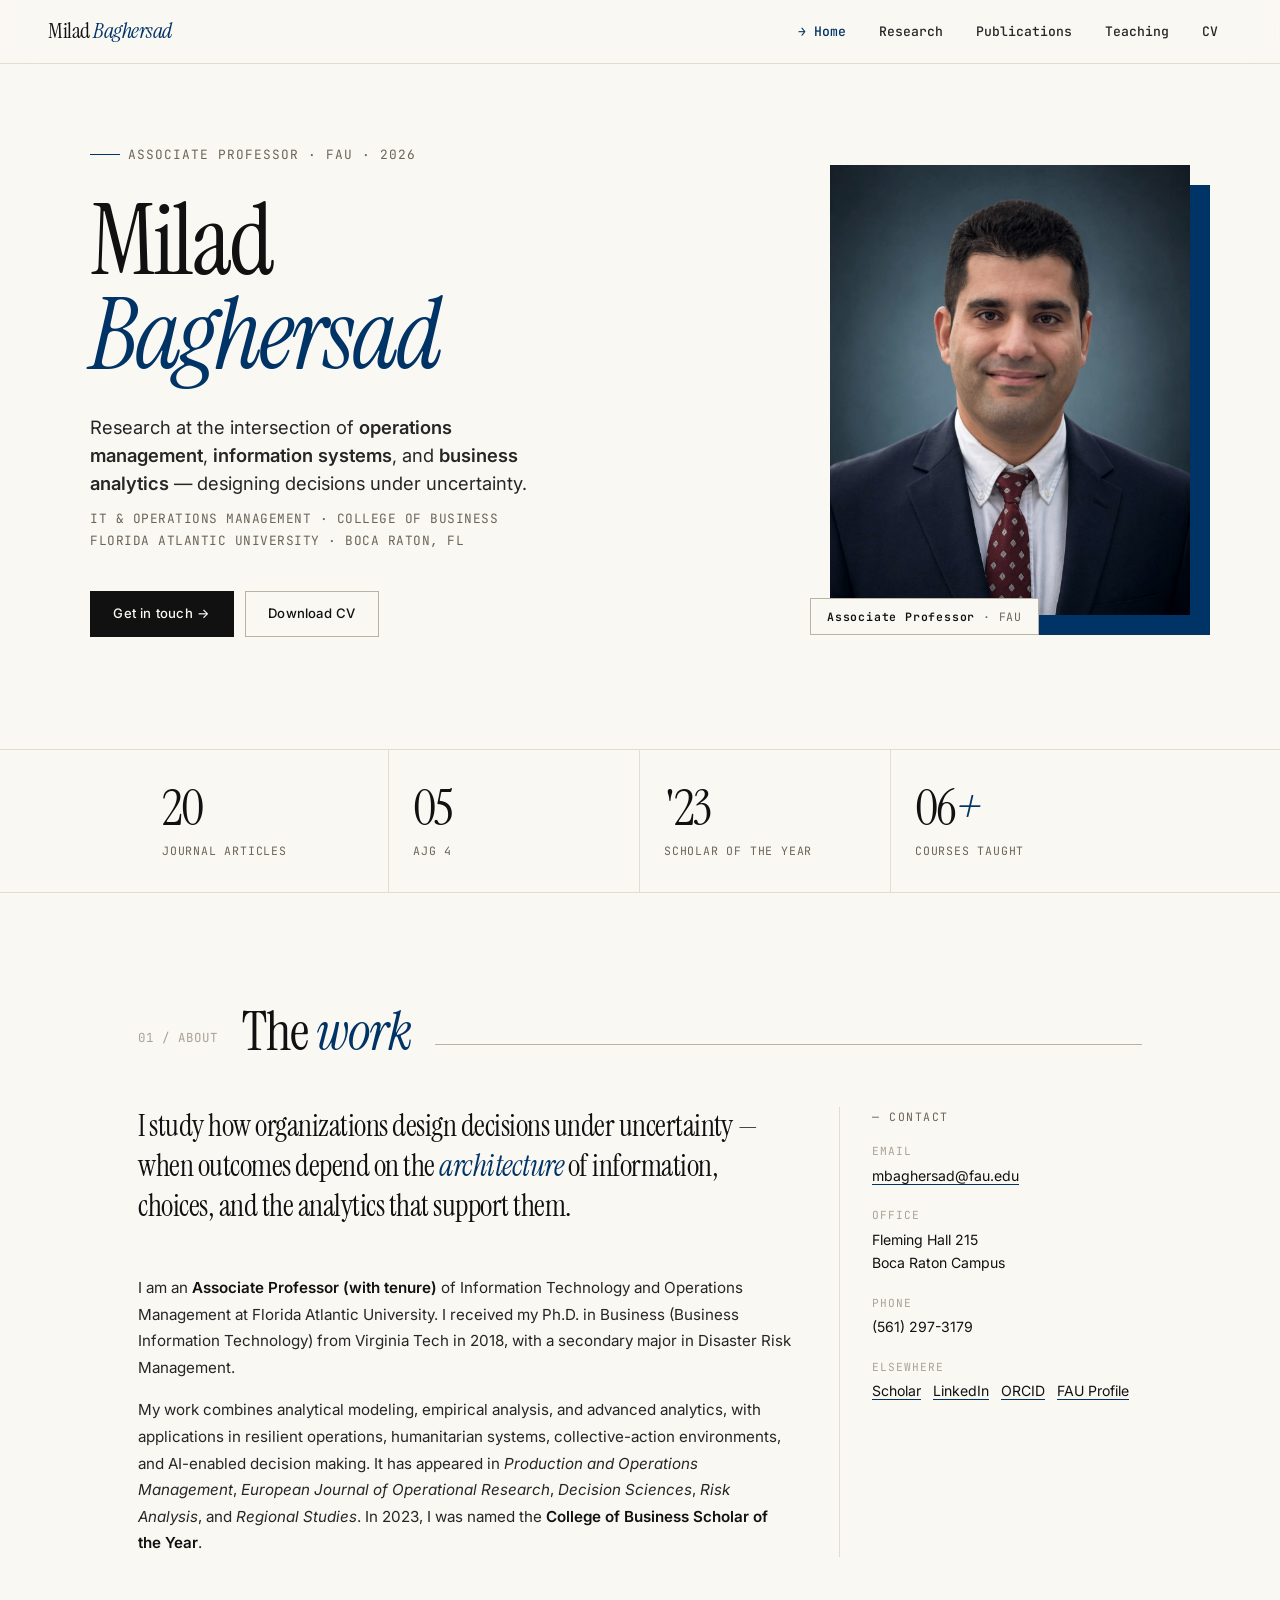
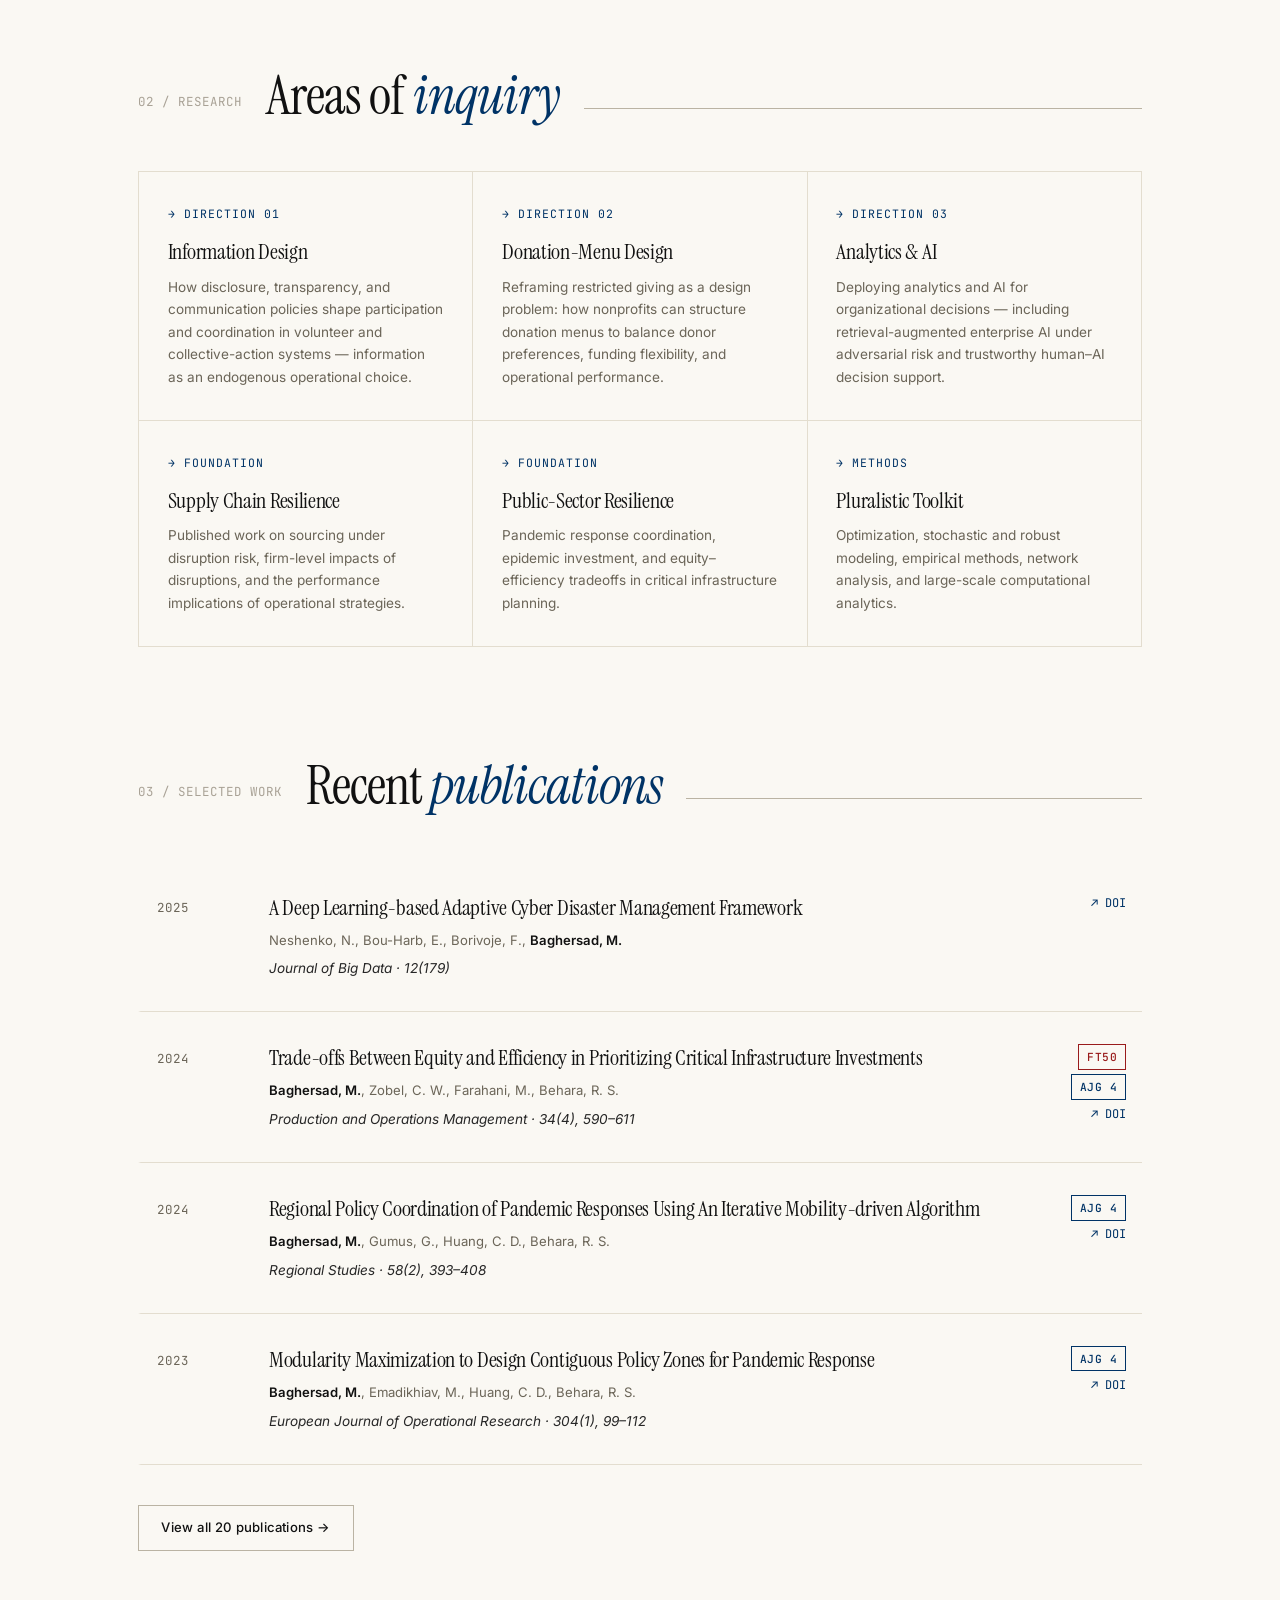
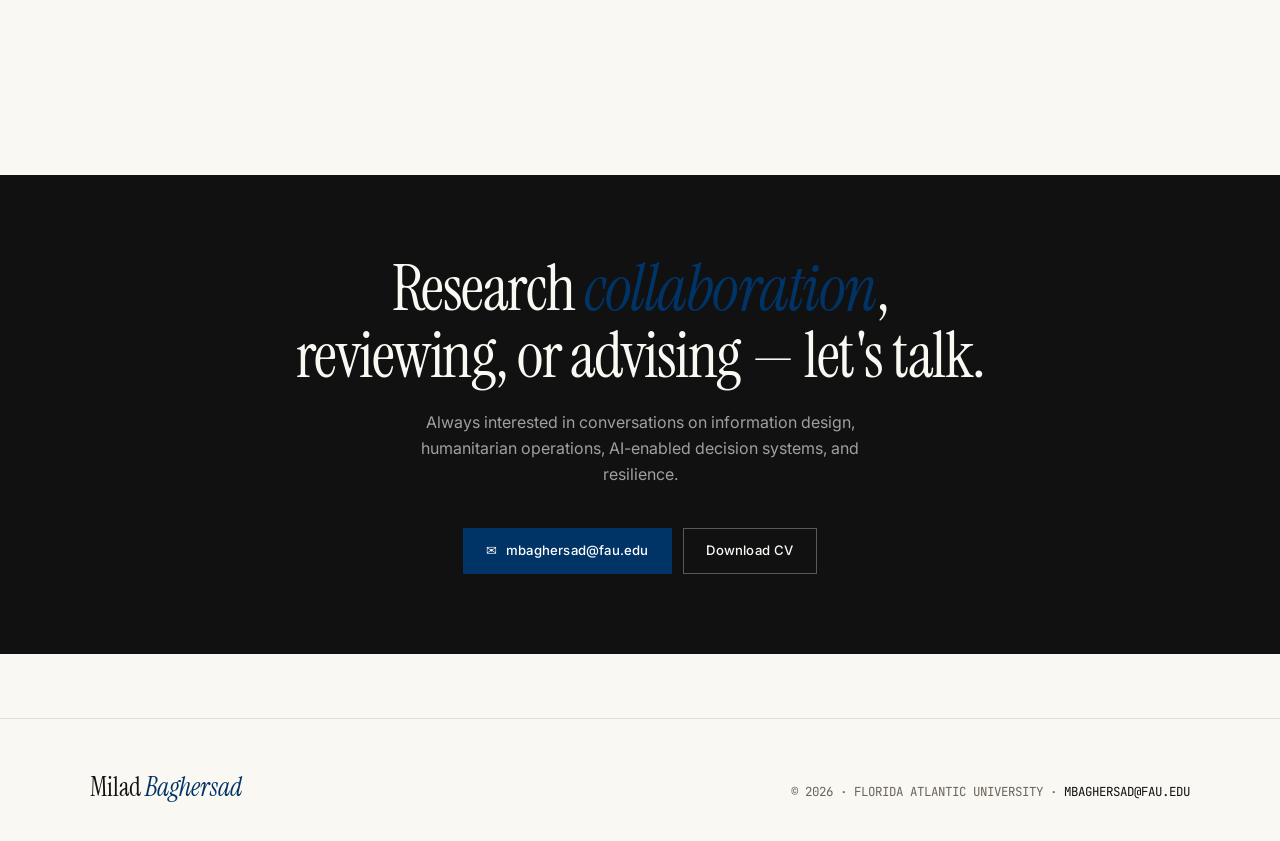
==== index.html @ ed27de3b "Publish website" ====
<!DOCTYPE html>
<html lang="en">
<head>
  <meta charset="UTF-8" />
  <meta name="viewport" content="width=device-width, initial-scale=1.0" />
  <title>Milad Baghersad | Associate Professor at Florida Atlantic University</title>
  <meta name="description" content="Milad Baghersad is an Associate Professor of Information Technology and Operations Management at Florida Atlantic University. His research focuses on operations management, information systems, business analytics, AI, and decision design under uncertainty." />
  <link rel="canonical" href="https://miladbaghersad.github.io/" />
  <meta property="og:title" content="Milad Baghersad | Associate Professor at Florida Atlantic University" />
  <meta property="og:description" content="Academic website of Milad Baghersad, Associate Professor of Information Technology and Operations Management at Florida Atlantic University." />
  <meta property="og:type" content="profile" />
  <meta property="og:url" content="https://miladbaghersad.github.io/" />
  <meta property="og:image" content="https://miladbaghersad.github.io/photo_2026-04-24_08-48-40.jpg" />
  <script type="application/ld+json">
  {
    "@context": "https://schema.org",
    "@type": "Person",
    "name": "Milad Baghersad",
    "url": "https://miladbaghersad.github.io/",
    "image": "https://miladbaghersad.github.io/photo_2026-04-24_08-48-40.jpg",
    "jobTitle": "Associate Professor",
    "affiliation": {
      "@type": "CollegeOrUniversity",
      "name": "Florida Atlantic University",
      "url": "https://www.fau.edu/"
    },
    "worksFor": {
      "@type": "CollegeOrUniversity",
      "name": "Florida Atlantic University",
      "url": "https://www.fau.edu/"
    },
    "alumniOf": {
      "@type": "CollegeOrUniversity",
      "name": "Virginia Tech",
      "url": "https://www.vt.edu/"
    },
    "sameAs": [
      "https://scholar.google.com/citations?user=qv0lAK8AAAAJ&hl=en&oi=ao",
      "https://www.linkedin.com/in/miladbaghersad/",
      "https://orcid.org/0000-0002-2748-9577",
      "https://business.fau.edu/faculty-research/faculty-profiles/profile/mbaghersad.php"
    ],
    "knowsAbout": [
      "Operations Management",
      "Information Systems",
      "Business Analytics",
      "Supply Chain Resilience",
      "Artificial Intelligence",
      "Decision Design Under Uncertainty"
    ]
  }
  </script>
  <link rel="stylesheet" href="style.css" />
  <style>
    /* ─── HERO ─── */
    .hero { padding: 5rem 3rem 7rem; border-bottom: 1px solid var(--line); }
    .hero-grid {
      max-width: 1100px; margin: 0 auto;
      display: grid; grid-template-columns: 1.2fr .8fr;
      gap: 5rem; align-items: center;
    }
    .hero-kicker {
      font-family: 'JetBrains Mono', monospace;
      font-size: .8rem; color: var(--muted); letter-spacing: 1px;
      margin-bottom: 1.8rem; display: flex; align-items: center; gap: .5rem;
    }
    .hero-kicker::before {
      content: ''; display: block; width: 30px; height: 1px; background: var(--accent);
    }
    .hero h1 {
      font-family: 'Instrument Serif', serif;
      font-size: clamp(3.5rem, 8vw, 6.2rem);
      font-weight: 400; line-height: .95;
      letter-spacing: -2.5px;
      color: var(--ink);
    }
    .hero h1 i { color: var(--accent); font-style: italic; }
    .hero-role {
      margin-top: 2rem; font-size: 1.15rem; color: var(--ink-soft);
      line-height: 1.5; max-width: 480px;
    }
    .hero-role strong { font-weight: 600; }
    .hero-affil {
      margin-top: .7rem; font-family: 'JetBrains Mono', monospace;
      font-size: .8rem; color: var(--muted); letter-spacing: .5px;
    }
    .hero-actions {
      margin-top: 2.5rem; display: flex; flex-wrap: wrap; gap: .7rem;
    }

    /* Photo */
    .hero-photo-wrap {
      position: relative; width: 100%; aspect-ratio: 4/5;
      max-width: 360px; margin-left: auto;
    }
    .hero-photo-block {
      position: absolute; top: 20px; right: -20px;
      width: 100%; height: 100%; background: var(--accent);
      z-index: 0;
    }
    .hero-photo {
      position: relative; z-index: 1;
      width: 100%; height: 100%; object-fit: cover;
      display: block;
      filter: grayscale(.1) contrast(1.02);
    }
    .hero-photo-label {
      position: absolute; bottom: -20px; left: -20px; z-index: 2;
      background: var(--bg); border: 1px solid var(--line-dk);
      padding: .5rem 1rem;
      font-family: 'JetBrains Mono', monospace;
      font-size: .72rem; color: var(--muted); letter-spacing: .8px;
    }
    .hero-photo-label strong { color: var(--ink); font-weight: 600; }

    /* ─── STATS STRIP ─── */
    .stats-strip {
      border-bottom: 1px solid var(--line);
      background: var(--bg);
    }
    .stats-inner {
      max-width: 1100px; margin: 0 auto;
      display: grid; grid-template-columns: repeat(4, 1fr);
      padding: 0 3rem;
    }
    .stat-cell {
      padding: 2rem 1.5rem; border-right: 1px solid var(--line);
    }
    .stat-cell:last-child { border-right: none; }
    .stat-num {
      font-family: 'Instrument Serif', serif;
      font-size: 3.2rem; font-weight: 400;
      color: var(--ink); line-height: 1; letter-spacing: -2px;
    }
    .stat-num i { color: var(--accent); }
    .stat-label {
      font-family: 'JetBrains Mono', monospace;
      font-size: .72rem; color: var(--muted);
      margin-top: .5rem; letter-spacing: .8px;
    }

    /* ─── ABOUT ─── */
    .about-grid {
      display: grid; grid-template-columns: 1fr 1fr 1fr;
      gap: 3rem;
    }
    .about-lead {
      grid-column: 1 / 3;
      font-family: 'Instrument Serif', serif;
      font-size: 1.85rem; line-height: 1.35;
      color: var(--ink); letter-spacing: -.5px;
    }
    .about-lead i { color: var(--accent); }
    .about-body {
      font-size: .95rem; color: var(--ink-soft);
      line-height: 1.75; grid-column: 1 / 3;
    }
    .about-body p { margin-bottom: 1rem; }
    .about-body p:last-child { margin-bottom: 0; }
    .about-body strong { font-weight: 600; color: var(--ink); }

    .contact-block {
      grid-column: 3 / 4; grid-row: 1 / 3;
      border-left: 1px solid var(--line);
      padding-left: 2rem;
    }
    .contact-label {
      font-family: 'JetBrains Mono', monospace;
      font-size: .72rem; color: var(--muted); letter-spacing: 1.5px;
      margin-bottom: 1rem;
    }
    .contact-row { margin-bottom: 1.2rem; }
    .contact-row-label {
      font-family: 'JetBrains Mono', monospace;
      font-size: .7rem; color: var(--faint); letter-spacing: 1px;
      margin-bottom: .2rem;
    }
    .contact-row-val { font-size: .88rem; color: var(--ink); }
    .contact-row-val a { color: var(--ink); text-decoration: none; border-bottom: 1px solid var(--accent); }
    .contact-row-val a:hover { color: var(--accent); }

    /* ─── RESEARCH PREVIEW ─── */
    .interests-grid {
      display: grid; grid-template-columns: repeat(3, 1fr);
      gap: 1px; background: var(--line);
      border: 1px solid var(--line);
    }
    .interest-cell {
      background: var(--bg); padding: 2rem 1.8rem;
      transition: background .2s;
    }
    .interest-cell:hover { background: var(--accent-tint); }
    .interest-num {
      font-family: 'JetBrains Mono', monospace;
      font-size: .72rem; color: var(--accent); letter-spacing: 1px;
      margin-bottom: 1rem;
    }
    .interest-cell h3 {
      font-family: 'Instrument Serif', serif;
      font-size: 1.4rem; font-weight: 400;
      color: var(--ink); letter-spacing: -.3px;
      margin-bottom: .6rem; line-height: 1.2;
    }
    .interest-cell p {
      font-size: .85rem; color: var(--muted);
      line-height: 1.65;
    }

    /* ─── RECENT PUBS ─── */
    .pub-row {
      display: grid; grid-template-columns: 80px 1fr auto;
      gap: 2rem; padding: 2rem 1rem;
      border-bottom: 1px solid var(--line);
      border-left: 3px solid transparent;
      align-items: start; transition: background .2s, border-color .2s;
    }
    .pub-row:hover { background: rgba(0,51,102,.035); border-left-color: var(--accent); }
    .pub-row:first-child { border-top: 1px solid var(--line); }
    .pub-year {
      font-family: 'JetBrains Mono', monospace;
      font-size: .78rem; color: var(--muted); letter-spacing: 1px;
      padding-top: .3rem;
    }
    .pub-title {
      font-family: 'Instrument Serif', serif;
      font-size: 1.35rem; font-weight: 400; line-height: 1.3;
      color: var(--ink); letter-spacing: -.3px;
    }
    .pub-authors {
      font-size: .82rem; color: var(--muted);
      margin-top: .5rem; line-height: 1.6;
    }
    .pub-authors strong { color: var(--ink); font-weight: 600; }
    .pub-venue {
      font-size: .85rem; color: var(--ink-soft);
      margin-top: .4rem; font-style: italic;
    }
    .pub-badges {
      display: flex; flex-direction: column; gap: .3rem;
      align-items: flex-end;
    }

    /* ─── CTA ─── */
    .cta-block {
      background: var(--ink); color: var(--bg);
      padding: 5rem 3rem; margin-top: 7rem;
      text-align: center;
    }
    .cta-block h2 {
      font-family: 'Instrument Serif', serif;
      font-size: clamp(2.5rem, 5vw, 4rem);
      font-weight: 400; letter-spacing: -1.5px;
      line-height: 1.05; max-width: 700px; margin: 0 auto;
    }
    .cta-block h2 i { color: var(--accent); font-style: italic; }
    .cta-block p {
      font-size: 1rem; color: rgba(255,255,255,.6);
      margin-top: 1.2rem; max-width: 500px;
      margin-left: auto; margin-right: auto;
    }
    .cta-actions {
      margin-top: 2.5rem; display: flex; justify-content: center; gap: .7rem; flex-wrap: wrap;
    }
    .cta-block .btn-outline { color: var(--bg); border-color: rgba(255,255,255,.3); }
    .cta-block .btn-outline:hover { background: var(--bg); color: var(--ink); }

    /* ─── RESPONSIVE ─── */
    @media (max-width: 900px) {
      .hero { padding: 3rem 1.2rem 5rem; }
      .hero-grid { grid-template-columns: 1fr; gap: 3rem; }
      .hero-photo-wrap { max-width: 280px; margin: 0; }
      .stats-inner { grid-template-columns: 1fr 1fr; padding: 0 1.2rem; }
      .stat-cell:nth-child(2) { border-right: none; }
      .stat-cell:nth-child(1), .stat-cell:nth-child(2) { border-bottom: 1px solid var(--line); }
      .about-grid { grid-template-columns: 1fr; gap: 2rem; }
      .about-lead, .about-body { grid-column: 1; }
      .contact-block { grid-column: 1; grid-row: auto; border-left: none; padding-left: 0; border-top: 1px solid var(--line); padding-top: 2rem; }
      .interests-grid { grid-template-columns: 1fr; }
      .pub-row { grid-template-columns: 1fr; gap: .5rem; }
      .pub-badges { flex-direction: row; align-items: flex-start; }
      .cta-block { padding: 4rem 1.5rem; margin-top: 5rem; }
    }
  </style>
</head>
<body>

<nav>
  <a class="nav-brand" href="index.html">Milad <i>Baghersad</i></a>
  <input class="nav-toggle" type="checkbox" id="nav-toggle-home" aria-label="Toggle navigation" />
  <label class="nav-menu-toggle" for="nav-toggle-home" aria-hidden="true">
    <span></span><span></span><span></span>
  </label>
  <div class="nav-links">
    <a href="index.html" class="active">Home</a>
    <a href="research.html">Research</a>
    <a href="publications.html">Publications</a>
    <a href="teaching.html">Teaching</a>
    <a href="cv.html">CV</a>
  </div>
</nav>

<!-- HERO -->
<header class="hero">
  <div class="hero-grid">
    <div>
      <div class="hero-kicker">ASSOCIATE PROFESSOR · FAU · 2026</div>
      <h1>Milad<br/><i>Baghersad</i></h1>
      <p class="hero-role">
        Research at the intersection of <strong>operations management</strong>, <strong>information systems</strong>, and <strong>business analytics</strong> — designing decisions under uncertainty.
      </p>
      <div class="hero-affil">
        IT &amp; OPERATIONS MANAGEMENT · COLLEGE OF BUSINESS<br/>
        FLORIDA ATLANTIC UNIVERSITY · BOCA RATON, FL
      </div>
      <div class="hero-actions">
        <a href="mailto:mbaghersad@fau.edu" class="btn btn-primary">Get in touch →</a>
        <a href="CV_of_Milad_Baghersad_2026.pdf" target="_blank" class="btn btn-outline">Download CV</a>
      </div>
    </div>
    <div class="hero-photo-wrap">
      <div class="hero-photo-block"></div>
      <img src="photo_2026-04-24_08-48-40.jpg" alt="Milad Baghersad" class="hero-photo" />
      <div class="hero-photo-label"><strong>Associate Professor</strong> · FAU</div>
    </div>
  </div>
</header>

<!-- STATS -->
<div class="stats-strip">
  <div class="stats-inner">
    <div class="stat-cell">
      <div class="stat-num">20</div>
      <div class="stat-label">JOURNAL ARTICLES</div>
    </div>
    <div class="stat-cell">
      <div class="stat-num">05</div>
      <div class="stat-label">AJG 4</div>
    </div>
    <div class="stat-cell">
      <div class="stat-num">'23</div>
      <div class="stat-label">SCHOLAR OF THE YEAR</div>
    </div>
    <div class="stat-cell">
      <div class="stat-num">06<i>+</i></div>
      <div class="stat-label">COURSES TAUGHT</div>
    </div>
  </div>
</div>

<div class="page">

  <!-- ABOUT -->
  <section id="about">
    <div class="sec-marker">
      <span class="sec-num">01 / ABOUT</span>
      <div class="sec-title"><h2>The <i>work</i></h2></div>
      <div class="sec-line"></div>
    </div>

    <div class="about-grid">
      <p class="about-lead">
        I study how organizations design decisions under uncertainty — when outcomes depend on the <i>architecture</i> of information, choices, and the analytics that support them.
      </p>
      <div class="about-body">
        <p>I am an <strong>Associate Professor (with tenure)</strong> of Information Technology and Operations Management at Florida Atlantic University. I received my Ph.D. in Business (Business Information Technology) from Virginia Tech in 2018, with a secondary major in Disaster Risk Management.</p>
        <p>My work combines analytical modeling, empirical analysis, and advanced analytics, with applications in resilient operations, humanitarian systems, collective-action environments, and AI-enabled decision making. It has appeared in <em>Production and Operations Management</em>, <em>European Journal of Operational Research</em>, <em>Decision Sciences</em>, <em>Risk Analysis</em>, and <em>Regional Studies</em>. In 2023, I was named the <strong>College of Business Scholar of the Year</strong>.</p>
      </div>

      <div class="contact-block">
        <div class="contact-label">— CONTACT</div>
        <div class="contact-row">
          <div class="contact-row-label">EMAIL</div>
          <div class="contact-row-val"><a href="mailto:mbaghersad@fau.edu">mbaghersad@fau.edu</a></div>
        </div>
        <div class="contact-row">
          <div class="contact-row-label">OFFICE</div>
          <div class="contact-row-val">Fleming Hall 215<br/>Boca Raton Campus</div>
        </div>
        <div class="contact-row">
          <div class="contact-row-label">PHONE</div>
          <div class="contact-row-val">(561) 297-3179</div>
        </div>
        <div class="contact-row">
          <div class="contact-row-label">ELSEWHERE</div>
          <div class="contact-row-val">
            <a href="https://scholar.google.com/citations?user=qv0lAK8AAAAJ&hl=en&oi=ao" target="_blank">Scholar</a> &nbsp;
            <a href="https://www.linkedin.com/in/miladbaghersad/" target="_blank">LinkedIn</a> &nbsp;
            <a href="https://orcid.org/0000-0002-2748-9577" target="_blank">ORCID</a> &nbsp;
            <a href="https://business.fau.edu/faculty-research/faculty-profiles/profile/mbaghersad.php" target="_blank">FAU Profile</a>
          </div>
        </div>
      </div>
    </div>
  </section>

  <!-- RESEARCH -->
  <section id="research-preview">
    <div class="sec-marker">
      <span class="sec-num">02 / RESEARCH</span>
      <div class="sec-title"><h2>Areas of <i>inquiry</i></h2></div>
      <div class="sec-line"></div>
    </div>

    <div class="interests-grid" style="grid-template-columns: repeat(3, 1fr);">
      <div class="interest-cell">
        <div class="interest-num">→ DIRECTION 01</div>
        <h3>Information Design</h3>
        <p>How disclosure, transparency, and communication policies shape participation and coordination in volunteer and collective-action systems — information as an endogenous operational choice.</p>
      </div>
      <div class="interest-cell">
        <div class="interest-num">→ DIRECTION 02</div>
        <h3>Donation-Menu Design</h3>
        <p>Reframing restricted giving as a design problem: how nonprofits can structure donation menus to balance donor preferences, funding flexibility, and operational performance.</p>
      </div>
      <div class="interest-cell">
        <div class="interest-num">→ DIRECTION 03</div>
        <h3>Analytics &amp; AI</h3>
        <p>Deploying analytics and AI for organizational decisions — including retrieval-augmented enterprise AI under adversarial risk and trustworthy human–AI decision support.</p>
      </div>
      <div class="interest-cell">
        <div class="interest-num">→ FOUNDATION</div>
        <h3>Supply Chain Resilience</h3>
        <p>Published work on sourcing under disruption risk, firm-level impacts of disruptions, and the performance implications of operational strategies.</p>
      </div>
      <div class="interest-cell">
        <div class="interest-num">→ FOUNDATION</div>
        <h3>Public-Sector Resilience</h3>
        <p>Pandemic response coordination, epidemic investment, and equity–efficiency tradeoffs in critical infrastructure planning.</p>
      </div>
      <div class="interest-cell">
        <div class="interest-num">→ METHODS</div>
        <h3>Pluralistic Toolkit</h3>
        <p>Optimization, stochastic and robust modeling, empirical methods, network analysis, and large-scale computational analytics.</p>
      </div>
    </div>
  </section>

  <!-- SELECTED PUBS -->
  <section id="selected">
    <div class="sec-marker">
      <span class="sec-num">03 / SELECTED WORK</span>
      <div class="sec-title"><h2>Recent <i>publications</i></h2></div>
      <div class="sec-line"></div>
    </div>

    <div class="pub-row">
      <div class="pub-year">2025</div>
      <div>
        <div class="pub-title">A Deep Learning-based Adaptive Cyber Disaster Management Framework</div>
        <div class="pub-authors">Neshenko, N., Bou-Harb, E., Borivoje, F., <strong>Baghersad, M.</strong></div>
        <div class="pub-venue">Journal of Big Data · 12(179)</div>
      </div>
      <div class="pub-badges">
        <a class="doi" href="https://doi.org/10.1186/s40537-025-01241-3" target="_blank">↗ DOI</a>
      </div>
    </div>

    <div class="pub-row">
      <div class="pub-year">2024</div>
      <div>
        <div class="pub-title">Trade-offs Between Equity and Efficiency in Prioritizing Critical Infrastructure Investments</div>
        <div class="pub-authors"><strong>Baghersad, M.</strong>, Zobel, C. W., Farahani, M., Behara, R. S.</div>
        <div class="pub-venue">Production and Operations Management · 34(4), 590–611</div>
      </div>
      <div class="pub-badges">
        <span class="badge badge-ft50">FT50</span>
        <span class="badge badge-ajg">AJG 4</span>
        <a class="doi" href="https://doi.org/10.1177/10591478241243387" target="_blank">↗ DOI</a>
      </div>
    </div>

    <div class="pub-row">
      <div class="pub-year">2024</div>
      <div>
        <div class="pub-title">Regional Policy Coordination of Pandemic Responses Using An Iterative Mobility-driven Algorithm</div>
        <div class="pub-authors"><strong>Baghersad, M.</strong>, Gumus, G., Huang, C. D., Behara, R. S.</div>
        <div class="pub-venue">Regional Studies · 58(2), 393–408</div>
      </div>
      <div class="pub-badges">
        <span class="badge badge-ajg">AJG 4</span>
        <a class="doi" href="https://doi.org/10.1080/00343404.2023.2220749" target="_blank">↗ DOI</a>
      </div>
    </div>

    <div class="pub-row">
      <div class="pub-year">2023</div>
      <div>
        <div class="pub-title">Modularity Maximization to Design Contiguous Policy Zones for Pandemic Response</div>
        <div class="pub-authors"><strong>Baghersad, M.</strong>, Emadikhiav, M., Huang, C. D., Behara, R. S.</div>
        <div class="pub-venue">European Journal of Operational Research · 304(1), 99–112</div>
      </div>
      <div class="pub-badges">
        <span class="badge badge-ajg">AJG 4</span>
        <a class="doi" href="https://doi.org/10.1016/j.ejor.2022.01.012" target="_blank">↗ DOI</a>
      </div>
    </div>

    <div style="margin-top: 2.5rem;">
      <a href="publications.html" class="btn btn-outline">View all 20 publications →</a>
    </div>
  </section>

</div>

<!-- CTA -->
<div class="cta-block">
  <h2>Research <i>collaboration</i>, reviewing, or advising — let's talk.</h2>
  <p>Always interested in conversations on information design, humanitarian operations, AI-enabled decision systems, and resilience.</p>
  <div class="cta-actions">
    <a href="mailto:mbaghersad@fau.edu" class="btn btn-accent">✉ &nbsp;mbaghersad@fau.edu</a>
    <a href="CV_of_Milad_Baghersad_2026.pdf" target="_blank" class="btn btn-outline">Download CV</a>
  </div>
</div>

<footer>
  <div class="footer-inner">
    <div class="footer-name">Milad <i>Baghersad</i></div>
    <div class="footer-meta">
      © 2026 · FLORIDA ATLANTIC UNIVERSITY ·
      <a href="mailto:mbaghersad@fau.edu">MBAGHERSAD@FAU.EDU</a>
    </div>
  </div>
</footer>

</body>
</html>
---- style.css ----
@import url('https://fonts.googleapis.com/css2?family=Instrument+Serif:ital@0;1&family=Inter:wght@300;400;500;600;700&family=JetBrains+Mono:wght@400;500&display=swap');

:root {
  --bg:        #faf8f3;
  --bg-alt:    #f2ede1;
  --surface:   #ffffff;
  --ink:       #111111;
  --ink-soft:  #262626;
  --muted:     #6b6558;
  --faint:     #a9a296;
  --line:      #e3ddcf;
  --line-dk:   #bab3a3;
  /*--accent:    #7a1d2e;*/
  --accent:    #003366;
  --accent-soft: #e8c4cc;
  --accent-tint: #faf1f2;
  --green:     #166534;
  --red:       #991b1b;
  --gold:      #a16207;
}

*, *::before, *::after { box-sizing: border-box; margin: 0; padding: 0; }
html { scroll-behavior: smooth; -webkit-font-smoothing: antialiased; }

body {
  font-family: 'Inter', sans-serif;
  background: var(--bg);
  color: var(--ink);
  line-height: 1.65;
  font-size: 15px;
  font-weight: 400;
}

/* ─────── TYPOGRAPHY ─────── */
.serif { font-family: 'Instrument Serif', serif; font-weight: 400; letter-spacing: -.5px; }
.mono  { font-family: 'JetBrains Mono', monospace; }

h1, h2, h3, h4 { letter-spacing: -.3px; line-height: 1.2; }

/* ─────── NAV ─────── */
nav {
  position: sticky; top: 0; z-index: 200;
  background: rgba(250,248,243,.88);
  backdrop-filter: blur(16px);
  border-bottom: 1px solid var(--line);
  display: flex; align-items: center; justify-content: space-between;
  padding: 0 3rem; height: 64px;
}
.nav-toggle { position: absolute; opacity: 0; pointer-events: none; }
.nav-brand {
  font-family: 'Instrument Serif', serif; font-size: 1.4rem;
  color: var(--ink); text-decoration: none;
  letter-spacing: -.5px;
}
.nav-brand i { font-style: italic; color: var(--accent); }
.nav-links { display: flex; gap: .25rem; }
.nav-links a {
  color: var(--ink-soft); text-decoration: none;
  font-size: .82rem; font-weight: 500; padding: .5rem .9rem;
  border-radius: 4px; transition: color .15s, background .15s;
  font-family: 'JetBrains Mono', monospace; letter-spacing: 0;
}
.nav-links a:hover { color: var(--accent); }
.nav-links a.active { color: var(--accent); font-weight: 500; }
.nav-links a.active::before { content: '→ '; }

/* ─────── PAGE ─────── */
.nav-menu-toggle {
  display: none;
  width: 40px; height: 40px;
  border: 1px solid var(--line-dk);
  background: transparent;
  align-items: center; justify-content: center;
  flex-direction: column; gap: 5px;
  cursor: pointer;
}
.nav-menu-toggle span {
  display: block; width: 18px; height: 1px;
  background: var(--ink);
  transition: transform .18s, opacity .18s;
}
.nav-toggle:focus-visible + .nav-menu-toggle {
  outline: 2px solid var(--accent);
  outline-offset: 3px;
}

.page { max-width: 1100px; margin: 0 auto; padding: 0 3rem 7rem; }

.page-hero { padding: 5rem 3rem 5rem; border-bottom: 1px solid var(--line); }
.page-hero-inner { max-width: 1100px; margin: 0 auto; }
.ph-kicker {
  font-family: 'JetBrains Mono', monospace;
  font-size: .78rem; color: var(--muted); letter-spacing: 1.5px;
  margin-bottom: 1.5rem;
}
.page-hero h1 {
  font-family: 'Instrument Serif', serif;
  font-size: clamp(3rem, 7vw, 5.5rem); font-weight: 400;
  line-height: 1; letter-spacing: -2px;
}
.page-hero h1 i { color: var(--accent); }
.page-hero p {
  margin-top: 1.5rem; font-size: 1.15rem;
  color: var(--ink-soft); max-width: 680px; line-height: 1.6;
}

/* ─────── SECTION ─────── */
section { padding-top: 7rem; scroll-margin-top: 80px; }

.sec-marker {
  display: flex; align-items: center; gap: 1.5rem;
  margin-bottom: 3rem;
}
.sec-num {
  font-family: 'JetBrains Mono', monospace;
  font-size: .78rem; color: var(--faint); letter-spacing: 1px;
  padding-top: .8rem;
}
.sec-title h2 {
  font-family: 'Instrument Serif', serif;
  font-size: clamp(2.4rem, 4.5vw, 3.4rem);
  font-weight: 400; line-height: 1; letter-spacing: -1px;
}
.sec-title h2 i { color: var(--accent); font-weight: 400; }
.sec-sub {
  font-size: .95rem; color: var(--muted);
  margin-top: .7rem; max-width: 560px;
  line-height: 1.7;
}

.sec-line {
  flex: 1; height: 1px; background: var(--line-dk); margin-top: 1.5rem;
}

/* ─────── BUTTONS ─────── */
.btn {
  display: inline-flex; align-items: center; gap: .5rem;
  font-family: 'Inter', sans-serif;
  font-size: .82rem; font-weight: 500;
  padding: .7rem 1.4rem; border-radius: 0;
  text-decoration: none; cursor: pointer; border: none;
  transition: all .2s; letter-spacing: .2px;
}
.btn-primary {
  background: var(--ink); color: var(--bg);
  border: 1px solid var(--ink);
}
.btn-primary:hover { background: var(--accent); border-color: var(--accent); }
.btn-outline {
  background: transparent; color: var(--ink);
  border: 1px solid var(--line-dk);
}
.btn-outline:hover { border-color: var(--ink); background: var(--ink); color: var(--bg); }
.btn-accent {
  background: var(--accent); color: #fff; border: 1px solid var(--accent);
}
.btn-accent:hover { background: #9a3412; border-color: #9a3412; }

/* ─────── TAGS / PILLS ─────── */
.pill-group { display: flex; flex-wrap: wrap; gap: .5rem; }
.pill {
  background: transparent; border: 1px solid var(--line-dk);
  color: var(--ink-soft); border-radius: 100px;
  padding: .35rem 1rem; font-size: .8rem;
  font-family: 'JetBrains Mono', monospace;
  transition: all .2s;
}
.pill:hover { background: var(--ink); color: var(--bg); border-color: var(--ink); }

/* ─────── BADGES (publications) ─────── */
.badge {
  display: inline-flex; align-items: center;
  font-family: 'JetBrains Mono', monospace;
  font-size: .7rem; font-weight: 500; letter-spacing: .5px;
  padding: .15rem .5rem; border: 1px solid;
}
.badge-ft50 { color: var(--red); border-color: var(--red); background: transparent; }
.badge-ajg  { color: var(--accent); border-color: var(--accent); background: transparent; }
.badge-ajg3 { color: var(--gold); border-color: var(--gold); background: transparent; }
.badge-gray { color: var(--muted); border-color: var(--line-dk); background: transparent; }
.badge-status {
  color: var(--green); border-color: var(--green); background: transparent;
}

/* ─────── DOI ─────── */
.doi {
  font-family: 'JetBrains Mono', monospace;
  color: var(--accent); font-size: .75rem; text-decoration: none;
  letter-spacing: 0;
}
.doi:hover { color: var(--ink); text-decoration: underline; }

/* ─────── DIVIDER ─────── */
.divider { border: none; border-top: 1px solid var(--line); margin: 0; }

/* ─────── FOOTER ─────── */
footer {
  border-top: 1px solid var(--line);
  padding: 3rem 2rem 2rem;
  margin-top: 4rem;
  background: var(--bg);
}
.footer-inner {
  max-width: 1100px; margin: 0 auto;
  display: flex; justify-content: space-between; align-items: baseline;
  flex-wrap: wrap; gap: 1rem;
}
.footer-name {
  font-family: 'Instrument Serif', serif; font-size: 1.6rem; color: var(--ink);
}
.footer-name i { color: var(--accent); }
.footer-meta {
  font-family: 'JetBrains Mono', monospace;
  font-size: .78rem; color: var(--muted);
}
.footer-meta a { color: var(--ink); text-decoration: none; }
.footer-meta a:hover { color: var(--accent); }

/* ─────── RESPONSIVE ─────── */
@media (max-width: 760px) {
  nav { padding: 0 1.2rem; }
  .nav-brand { font-size: 1.15rem; }
  .nav-menu-toggle { display: inline-flex; }
  .nav-links {
    display: none;
    position: absolute;
    top: 64px; left: 1.2rem; right: 1.2rem;
    flex-direction: column; gap: .15rem;
    padding: .7rem;
    background: rgba(250,248,243,.98);
    border: 1px solid var(--line-dk);
    box-shadow: 0 18px 40px rgba(17,17,17,.08);
  }
  .nav-links a {
    width: 100%;
    padding: .75rem .8rem;
  }
  .nav-toggle:checked ~ .nav-links { display: flex; }
  .nav-toggle:checked + .nav-menu-toggle span:nth-child(1) { transform: translateY(6px) rotate(45deg); }
  .nav-toggle:checked + .nav-menu-toggle span:nth-child(2) { opacity: 0; }
  .nav-toggle:checked + .nav-menu-toggle span:nth-child(3) { transform: translateY(-6px) rotate(-45deg); }
  .page { padding: 0 1.2rem 5rem; }
  .page-hero { padding: 3rem 1.2rem; }
  section { padding-top: 5rem; }
  .sec-marker { gap: 1rem; margin-bottom: 2rem; }
}
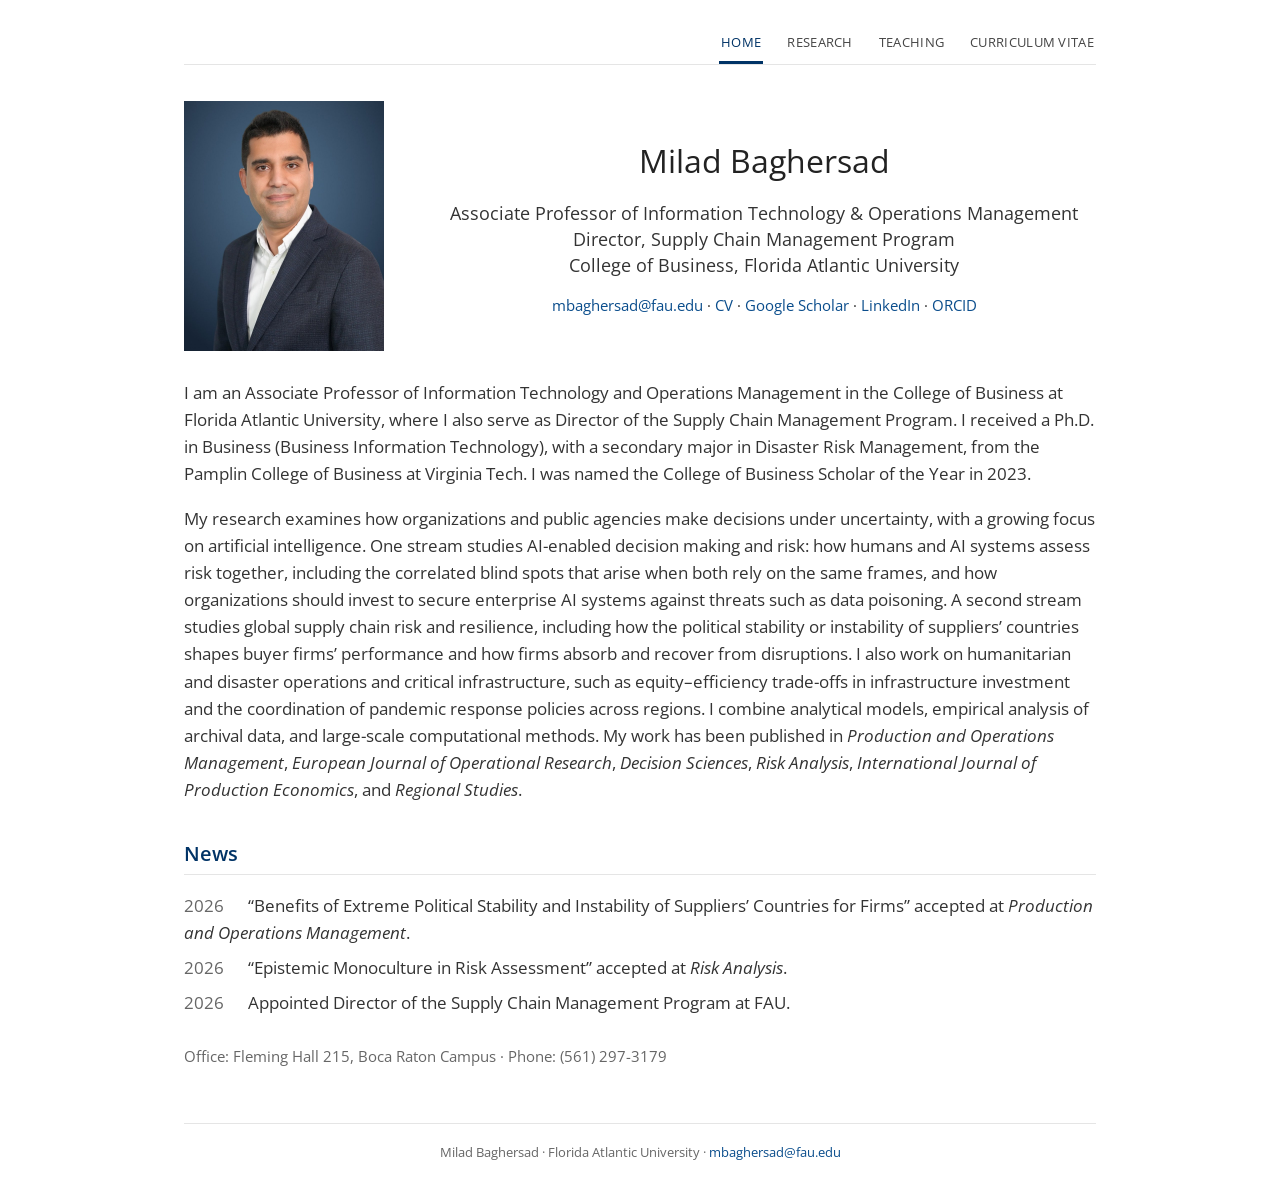
==== commit e51ba403: "Add files via upload" ====
--- a/index.html
+++ b/index.html
@@ -3,524 +3,96 @@
 <head>
   <meta charset="UTF-8" />
   <meta name="viewport" content="width=device-width, initial-scale=1.0" />
-  <title>Milad Baghersad | Associate Professor at Florida Atlantic University</title>
-  <meta name="description" content="Milad Baghersad is an Associate Professor of Information Technology and Operations Management at Florida Atlantic University. His research focuses on operations management, information systems, business analytics, AI, and decision design under uncertainty." />
+  <title>Milad Baghersad | Associate Professor, Florida Atlantic University</title>
+  <meta name="description" content="Milad Baghersad is an Associate Professor of Information Technology and Operations Management and Director of the Supply Chain Management Program at Florida Atlantic University. His research covers supply chain resilience, humanitarian and disaster operations, critical infrastructure, and business analytics." />
   <link rel="canonical" href="https://miladbaghersad.github.io/" />
-  <meta property="og:title" content="Milad Baghersad | Associate Professor at Florida Atlantic University" />
-  <meta property="og:description" content="Academic website of Milad Baghersad, Associate Professor of Information Technology and Operations Management at Florida Atlantic University." />
+  <meta property="og:title" content="Milad Baghersad | Associate Professor, Florida Atlantic University" />
+  <meta property="og:description" content="Milad Baghersad is an Associate Professor of Information Technology and Operations Management and Director of the Supply Chain Management Program at Florida Atlantic University. His research covers supply chain resilience, humanitarian and disaster operations, critical infrastructure, and business analytics." />
   <meta property="og:type" content="profile" />
   <meta property="og:url" content="https://miladbaghersad.github.io/" />
-  <meta property="og:image" content="https://miladbaghersad.github.io/photo_2026-04-24_08-48-40.jpg" />
+  <meta property="og:image" content="https://miladbaghersad.github.io/milad-baghersad.jpg" />
+  <link rel="preconnect" href="https://fonts.googleapis.com" />
+  <link rel="preconnect" href="https://fonts.gstatic.com" crossorigin />
+  <link href="https://fonts.googleapis.com/css2?family=Open+Sans:ital,wght@0,400;0,600;1,400&display=swap" rel="stylesheet" />
+  <link rel="stylesheet" href="style.css" />
   <script type="application/ld+json">
-  {
-    "@context": "https://schema.org",
-    "@type": "Person",
-    "name": "Milad Baghersad",
-    "url": "https://miladbaghersad.github.io/",
-    "image": "https://miladbaghersad.github.io/photo_2026-04-24_08-48-40.jpg",
-    "jobTitle": "Associate Professor",
-    "affiliation": {
-      "@type": "CollegeOrUniversity",
-      "name": "Florida Atlantic University",
-      "url": "https://www.fau.edu/"
-    },
-    "worksFor": {
-      "@type": "CollegeOrUniversity",
-      "name": "Florida Atlantic University",
-      "url": "https://www.fau.edu/"
-    },
-    "alumniOf": {
-      "@type": "CollegeOrUniversity",
-      "name": "Virginia Tech",
-      "url": "https://www.vt.edu/"
-    },
-    "sameAs": [
-      "https://scholar.google.com/citations?user=qv0lAK8AAAAJ&hl=en&oi=ao",
-      "https://www.linkedin.com/in/miladbaghersad/",
-      "https://orcid.org/0000-0002-2748-9577",
-      "https://business.fau.edu/faculty-research/faculty-profiles/profile/mbaghersad.php"
-    ],
-    "knowsAbout": [
-      "Operations Management",
-      "Information Systems",
-      "Business Analytics",
-      "Supply Chain Resilience",
-      "Artificial Intelligence",
-      "Decision Design Under Uncertainty"
-    ]
-  }
+{
+  "@context": "https://schema.org",
+  "@type": "Person",
+  "name": "Milad Baghersad",
+  "url": "https://miladbaghersad.github.io/",
+  "image": "https://miladbaghersad.github.io/milad-baghersad.jpg",
+  "jobTitle": "Associate Professor of Information Technology and Operations Management",
+  "email": "mailto:mbaghersad@fau.edu",
+  "affiliation": {
+    "@type": "CollegeOrUniversity",
+    "name": "Florida Atlantic University",
+    "url": "https://www.fau.edu/"
+  },
+  "worksFor": {
+    "@type": "CollegeOrUniversity",
+    "name": "Florida Atlantic University",
+    "url": "https://www.fau.edu/"
+  },
+  "alumniOf": {
+    "@type": "CollegeOrUniversity",
+    "name": "Virginia Tech",
+    "url": "https://www.vt.edu/"
+  },
+  "sameAs": [
+    "https://scholar.google.com/citations?user=qv0lAK8AAAAJ&hl=en&oi=ao",
+    "https://www.linkedin.com/in/miladbaghersad/",
+    "https://orcid.org/0000-0002-2748-9577",
+    "https://business.fau.edu/faculty-research/faculty-profiles/profile/mbaghersad.php"
+  ],
+  "knowsAbout": [
+    "Supply Chain Management",
+    "Supply Chain Resilience",
+    "Humanitarian Operations",
+    "Disaster Operations",
+    "Critical Infrastructure",
+    "Business Analytics",
+    "Machine Learning"
+  ]
+}
   </script>
-  <link rel="stylesheet" href="style.css" />
-  <style>
-    /* ─── HERO ─── */
-    .hero { padding: 5rem 3rem 7rem; border-bottom: 1px solid var(--line); }
-    .hero-grid {
-      max-width: 1100px; margin: 0 auto;
-      display: grid; grid-template-columns: 1.2fr .8fr;
-      gap: 5rem; align-items: center;
-    }
-    .hero-kicker {
-      font-family: 'JetBrains Mono', monospace;
-      font-size: .8rem; color: var(--muted); letter-spacing: 1px;
-      margin-bottom: 1.8rem; display: flex; align-items: center; gap: .5rem;
-    }
-    .hero-kicker::before {
-      content: ''; display: block; width: 30px; height: 1px; background: var(--accent);
-    }
-    .hero h1 {
-      font-family: 'Instrument Serif', serif;
-      font-size: clamp(3.5rem, 8vw, 6.2rem);
-      font-weight: 400; line-height: .95;
-      letter-spacing: -2.5px;
-      color: var(--ink);
-    }
-    .hero h1 i { color: var(--accent); font-style: italic; }
-    .hero-role {
-      margin-top: 2rem; font-size: 1.15rem; color: var(--ink-soft);
-      line-height: 1.5; max-width: 480px;
-    }
-    .hero-role strong { font-weight: 600; }
-    .hero-affil {
-      margin-top: .7rem; font-family: 'JetBrains Mono', monospace;
-      font-size: .8rem; color: var(--muted); letter-spacing: .5px;
-    }
-    .hero-actions {
-      margin-top: 2.5rem; display: flex; flex-wrap: wrap; gap: .7rem;
-    }
-
-    /* Photo */
-    .hero-photo-wrap {
-      position: relative; width: 100%; aspect-ratio: 4/5;
-      max-width: 360px; margin-left: auto;
-    }
-    .hero-photo-block {
-      position: absolute; top: 20px; right: -20px;
-      width: 100%; height: 100%; background: var(--accent);
-      z-index: 0;
-    }
-    .hero-photo {
-      position: relative; z-index: 1;
-      width: 100%; height: 100%; object-fit: cover;
-      display: block;
-      filter: grayscale(.1) contrast(1.02);
-    }
-    .hero-photo-label {
-      position: absolute; bottom: -20px; left: -20px; z-index: 2;
-      background: var(--bg); border: 1px solid var(--line-dk);
-      padding: .5rem 1rem;
-      font-family: 'JetBrains Mono', monospace;
-      font-size: .72rem; color: var(--muted); letter-spacing: .8px;
-    }
-    .hero-photo-label strong { color: var(--ink); font-weight: 600; }
-
-    /* ─── STATS STRIP ─── */
-    .stats-strip {
-      border-bottom: 1px solid var(--line);
-      background: var(--bg);
-    }
-    .stats-inner {
-      max-width: 1100px; margin: 0 auto;
-      display: grid; grid-template-columns: repeat(4, 1fr);
-      padding: 0 3rem;
-    }
-    .stat-cell {
-      padding: 2rem 1.5rem; border-right: 1px solid var(--line);
-    }
-    .stat-cell:last-child { border-right: none; }
-    .stat-num {
-      font-family: 'Instrument Serif', serif;
-      font-size: 3.2rem; font-weight: 400;
-      color: var(--ink); line-height: 1; letter-spacing: -2px;
-    }
-    .stat-num i { color: var(--accent); }
-    .stat-label {
-      font-family: 'JetBrains Mono', monospace;
-      font-size: .72rem; color: var(--muted);
-      margin-top: .5rem; letter-spacing: .8px;
-    }
-
-    /* ─── ABOUT ─── */
-    .about-grid {
-      display: grid; grid-template-columns: 1fr 1fr 1fr;
-      gap: 3rem;
-    }
-    .about-lead {
-      grid-column: 1 / 3;
-      font-family: 'Instrument Serif', serif;
-      font-size: 1.85rem; line-height: 1.35;
-      color: var(--ink); letter-spacing: -.5px;
-    }
-    .about-lead i { color: var(--accent); }
-    .about-body {
-      font-size: .95rem; color: var(--ink-soft);
-      line-height: 1.75; grid-column: 1 / 3;
-    }
-    .about-body p { margin-bottom: 1rem; }
-    .about-body p:last-child { margin-bottom: 0; }
-    .about-body strong { font-weight: 600; color: var(--ink); }
-
-    .contact-block {
-      grid-column: 3 / 4; grid-row: 1 / 3;
-      border-left: 1px solid var(--line);
-      padding-left: 2rem;
-    }
-    .contact-label {
-      font-family: 'JetBrains Mono', monospace;
-      font-size: .72rem; color: var(--muted); letter-spacing: 1.5px;
-      margin-bottom: 1rem;
-    }
-    .contact-row { margin-bottom: 1.2rem; }
-    .contact-row-label {
-      font-family: 'JetBrains Mono', monospace;
-      font-size: .7rem; color: var(--faint); letter-spacing: 1px;
-      margin-bottom: .2rem;
-    }
-    .contact-row-val { font-size: .88rem; color: var(--ink); }
-    .contact-row-val a { color: var(--ink); text-decoration: none; border-bottom: 1px solid var(--accent); }
-    .contact-row-val a:hover { color: var(--accent); }
-
-    /* ─── RESEARCH PREVIEW ─── */
-    .interests-grid {
-      display: grid; grid-template-columns: repeat(3, 1fr);
-      gap: 1px; background: var(--line);
-      border: 1px solid var(--line);
-    }
-    .interest-cell {
-      background: var(--bg); padding: 2rem 1.8rem;
-      transition: background .2s;
-    }
-    .interest-cell:hover { background: var(--accent-tint); }
-    .interest-num {
-      font-family: 'JetBrains Mono', monospace;
-      font-size: .72rem; color: var(--accent); letter-spacing: 1px;
-      margin-bottom: 1rem;
-    }
-    .interest-cell h3 {
-      font-family: 'Instrument Serif', serif;
-      font-size: 1.4rem; font-weight: 400;
-      color: var(--ink); letter-spacing: -.3px;
-      margin-bottom: .6rem; line-height: 1.2;
-    }
-    .interest-cell p {
-      font-size: .85rem; color: var(--muted);
-      line-height: 1.65;
-    }
-
-    /* ─── RECENT PUBS ─── */
-    .pub-row {
-      display: grid; grid-template-columns: 80px 1fr auto;
-      gap: 2rem; padding: 2rem 1rem;
-      border-bottom: 1px solid var(--line);
-      border-left: 3px solid transparent;
-      align-items: start; transition: background .2s, border-color .2s;
-    }
-    .pub-row:hover { background: rgba(0,51,102,.035); border-left-color: var(--accent); }
-    .pub-row:first-child { border-top: 1px solid var(--line); }
-    .pub-year {
-      font-family: 'JetBrains Mono', monospace;
-      font-size: .78rem; color: var(--muted); letter-spacing: 1px;
-      padding-top: .3rem;
-    }
-    .pub-title {
-      font-family: 'Instrument Serif', serif;
-      font-size: 1.35rem; font-weight: 400; line-height: 1.3;
-      color: var(--ink); letter-spacing: -.3px;
-    }
-    .pub-authors {
-      font-size: .82rem; color: var(--muted);
-      margin-top: .5rem; line-height: 1.6;
-    }
-    .pub-authors strong { color: var(--ink); font-weight: 600; }
-    .pub-venue {
-      font-size: .85rem; color: var(--ink-soft);
-      margin-top: .4rem; font-style: italic;
-    }
-    .pub-badges {
-      display: flex; flex-direction: column; gap: .3rem;
-      align-items: flex-end;
-    }
-
-    /* ─── CTA ─── */
-    .cta-block {
-      background: var(--ink); color: var(--bg);
-      padding: 5rem 3rem; margin-top: 7rem;
-      text-align: center;
-    }
-    .cta-block h2 {
-      font-family: 'Instrument Serif', serif;
-      font-size: clamp(2.5rem, 5vw, 4rem);
-      font-weight: 400; letter-spacing: -1.5px;
-      line-height: 1.05; max-width: 700px; margin: 0 auto;
-    }
-    .cta-block h2 i { color: var(--accent); font-style: italic; }
-    .cta-block p {
-      font-size: 1rem; color: rgba(255,255,255,.6);
-      margin-top: 1.2rem; max-width: 500px;
-      margin-left: auto; margin-right: auto;
-    }
-    .cta-actions {
-      margin-top: 2.5rem; display: flex; justify-content: center; gap: .7rem; flex-wrap: wrap;
-    }
-    .cta-block .btn-outline { color: var(--bg); border-color: rgba(255,255,255,.3); }
-    .cta-block .btn-outline:hover { background: var(--bg); color: var(--ink); }
-
-    /* ─── RESPONSIVE ─── */
-    @media (max-width: 900px) {
-      .hero { padding: 3rem 1.2rem 5rem; }
-      .hero-grid { grid-template-columns: 1fr; gap: 3rem; }
-      .hero-photo-wrap { max-width: 280px; margin: 0; }
-      .stats-inner { grid-template-columns: 1fr 1fr; padding: 0 1.2rem; }
-      .stat-cell:nth-child(2) { border-right: none; }
-      .stat-cell:nth-child(1), .stat-cell:nth-child(2) { border-bottom: 1px solid var(--line); }
-      .about-grid { grid-template-columns: 1fr; gap: 2rem; }
-      .about-lead, .about-body { grid-column: 1; }
-      .contact-block { grid-column: 1; grid-row: auto; border-left: none; padding-left: 0; border-top: 1px solid var(--line); padding-top: 2rem; }
-      .interests-grid { grid-template-columns: 1fr; }
-      .pub-row { grid-template-columns: 1fr; gap: .5rem; }
-      .pub-badges { flex-direction: row; align-items: flex-start; }
-      .cta-block { padding: 4rem 1.5rem; margin-top: 5rem; }
-    }
-  </style>
 </head>
 <body>
+  <div class="wrap">
+    <nav class="nav">
+      <a href="index.html" class="active" aria-current="page">Home</a>
+      <a href="research.html">Research</a>
+      <a href="teaching.html">Teaching</a>
+      <a href="cv.html">Curriculum Vitae</a>
+    </nav>
+    <main>
+      <section class="intro">
+        <img class="headshot" src="milad-baghersad.jpg" alt="Milad Baghersad" width="200" height="250" />
+        <div class="intro-text">
+          <h1>Milad Baghersad</h1>
+          <p class="role">Associate Professor of Information Technology &amp; Operations Management<br />
+          Director, Supply Chain Management Program<br />
+          College of Business, Florida Atlantic University</p>
+          <p class="links"><a href="mailto:mbaghersad@fau.edu">mbaghersad@fau.edu</a> &middot;
+          <a href="CV_of_Milad_Baghersad_2026.pdf">CV</a> &middot; <a href="https://scholar.google.com/citations?user=qv0lAK8AAAAJ&hl=en&oi=ao">Google Scholar</a> &middot;
+          <a href="https://www.linkedin.com/in/miladbaghersad/">LinkedIn</a> &middot; <a href="https://orcid.org/0000-0002-2748-9577">ORCID</a></p>
+        </div>
+      </section>
 
-<nav>
-  <a class="nav-brand" href="index.html">Milad <i>Baghersad</i></a>
-  <input class="nav-toggle" type="checkbox" id="nav-toggle-home" aria-label="Toggle navigation" />
-  <label class="nav-menu-toggle" for="nav-toggle-home" aria-hidden="true">
-    <span></span><span></span><span></span>
-  </label>
-  <div class="nav-links">
-    <a href="index.html" class="active">Home</a>
-    <a href="research.html">Research</a>
-    <a href="publications.html">Publications</a>
-    <a href="teaching.html">Teaching</a>
-    <a href="cv.html">CV</a>
+      <p>I am an Associate Professor of Information Technology and Operations Management in the College of Business at Florida Atlantic University, where I also serve as Director of the Supply Chain Management Program. I received a Ph.D. in Business (Business Information Technology), with a secondary major in Disaster Risk Management, from the Pamplin College of Business at Virginia Tech. I was named the College of Business Scholar of the Year in 2023.</p>
+
+      <p>My research examines how organizations and public agencies make decisions under uncertainty, with a growing focus on artificial intelligence. One stream studies AI-enabled decision making and risk: how humans and AI systems assess risk together, including the correlated blind spots that arise when both rely on the same frames, and how organizations should invest to secure enterprise AI systems against threats such as data poisoning. A second stream studies global supply chain risk and resilience, including how the political stability or instability of suppliers&rsquo; countries shapes buyer firms&rsquo; performance and how firms absorb and recover from disruptions. I also work on humanitarian and disaster operations and critical infrastructure, such as equity&ndash;efficiency trade-offs in infrastructure investment and the coordination of pandemic response policies across regions. I combine analytical models, empirical analysis of archival data, and large-scale computational methods. My work has been published in <em>Production and Operations Management</em>, <em>European Journal of Operational Research</em>, <em>Decision Sciences</em>, <em>Risk Analysis</em>, <em>International Journal of Production Economics</em>, and <em>Regional Studies</em>.</p>
+
+      <h2>News</h2>
+      <ul class="news">
+        <li><span class="date">2026</span> &ldquo;Benefits of Extreme Political Stability and Instability of Suppliers&rsquo; Countries for Firms&rdquo; accepted at <em>Production and Operations Management</em>.</li>
+        <li><span class="date">2026</span> &ldquo;Epistemic Monoculture in Risk Assessment&rdquo; accepted at <em>Risk Analysis</em>.</li>
+        <li><span class="date">2026</span> Appointed Director of the Supply Chain Management Program at FAU.</li>
+      </ul>
+
+      <p class="contact">Office: Fleming Hall 215, Boca Raton Campus &middot; Phone: (561) 297-3179</p>
+    </main>
+    <footer>Milad Baghersad &middot; Florida Atlantic University &middot; <a href="mailto:mbaghersad@fau.edu">mbaghersad@fau.edu</a></footer>
   </div>
-</nav>
-
-<!-- HERO -->
-<header class="hero">
-  <div class="hero-grid">
-    <div>
-      <div class="hero-kicker">ASSOCIATE PROFESSOR · FAU · 2026</div>
-      <h1>Milad<br/><i>Baghersad</i></h1>
-      <p class="hero-role">
-        Research at the intersection of <strong>operations management</strong>, <strong>information systems</strong>, and <strong>business analytics</strong> — designing decisions under uncertainty.
-      </p>
-      <div class="hero-affil">
-        IT &amp; OPERATIONS MANAGEMENT · COLLEGE OF BUSINESS<br/>
-        FLORIDA ATLANTIC UNIVERSITY · BOCA RATON, FL
-      </div>
-      <div class="hero-actions">
-        <a href="mailto:mbaghersad@fau.edu" class="btn btn-primary">Get in touch →</a>
-        <a href="CV_of_Milad_Baghersad_2026.pdf" target="_blank" class="btn btn-outline">Download CV</a>
-      </div>
-    </div>
-    <div class="hero-photo-wrap">
-      <div class="hero-photo-block"></div>
-      <img src="photo_2026-04-24_08-48-40.jpg" alt="Milad Baghersad" class="hero-photo" />
-      <div class="hero-photo-label"><strong>Associate Professor</strong> · FAU</div>
-    </div>
-  </div>
-</header>
-
-<!-- STATS -->
-<div class="stats-strip">
-  <div class="stats-inner">
-    <div class="stat-cell">
-      <div class="stat-num">20</div>
-      <div class="stat-label">JOURNAL ARTICLES</div>
-    </div>
-    <div class="stat-cell">
-      <div class="stat-num">05</div>
-      <div class="stat-label">AJG 4</div>
-    </div>
-    <div class="stat-cell">
-      <div class="stat-num">'23</div>
-      <div class="stat-label">SCHOLAR OF THE YEAR</div>
-    </div>
-    <div class="stat-cell">
-      <div class="stat-num">06<i>+</i></div>
-      <div class="stat-label">COURSES TAUGHT</div>
-    </div>
-  </div>
-</div>
-
-<div class="page">
-
-  <!-- ABOUT -->
-  <section id="about">
-    <div class="sec-marker">
-      <span class="sec-num">01 / ABOUT</span>
-      <div class="sec-title"><h2>The <i>work</i></h2></div>
-      <div class="sec-line"></div>
-    </div>
-
-    <div class="about-grid">
-      <p class="about-lead">
-        I study how organizations design decisions under uncertainty — when outcomes depend on the <i>architecture</i> of information, choices, and the analytics that support them.
-      </p>
-      <div class="about-body">
-        <p>I am an <strong>Associate Professor (with tenure)</strong> of Information Technology and Operations Management at Florida Atlantic University. I received my Ph.D. in Business (Business Information Technology) from Virginia Tech in 2018, with a secondary major in Disaster Risk Management.</p>
-        <p>My work combines analytical modeling, empirical analysis, and advanced analytics, with applications in resilient operations, humanitarian systems, collective-action environments, and AI-enabled decision making. It has appeared in <em>Production and Operations Management</em>, <em>European Journal of Operational Research</em>, <em>Decision Sciences</em>, <em>Risk Analysis</em>, and <em>Regional Studies</em>. In 2023, I was named the <strong>College of Business Scholar of the Year</strong>.</p>
-      </div>
-
-      <div class="contact-block">
-        <div class="contact-label">— CONTACT</div>
-        <div class="contact-row">
-          <div class="contact-row-label">EMAIL</div>
-          <div class="contact-row-val"><a href="mailto:mbaghersad@fau.edu">mbaghersad@fau.edu</a></div>
-        </div>
-        <div class="contact-row">
-          <div class="contact-row-label">OFFICE</div>
-          <div class="contact-row-val">Fleming Hall 215<br/>Boca Raton Campus</div>
-        </div>
-        <div class="contact-row">
-          <div class="contact-row-label">PHONE</div>
-          <div class="contact-row-val">(561) 297-3179</div>
-        </div>
-        <div class="contact-row">
-          <div class="contact-row-label">ELSEWHERE</div>
-          <div class="contact-row-val">
-            <a href="https://scholar.google.com/citations?user=qv0lAK8AAAAJ&hl=en&oi=ao" target="_blank">Scholar</a> &nbsp;
-            <a href="https://www.linkedin.com/in/miladbaghersad/" target="_blank">LinkedIn</a> &nbsp;
-            <a href="https://orcid.org/0000-0002-2748-9577" target="_blank">ORCID</a> &nbsp;
-            <a href="https://business.fau.edu/faculty-research/faculty-profiles/profile/mbaghersad.php" target="_blank">FAU Profile</a>
-          </div>
-        </div>
-      </div>
-    </div>
-  </section>
-
-  <!-- RESEARCH -->
-  <section id="research-preview">
-    <div class="sec-marker">
-      <span class="sec-num">02 / RESEARCH</span>
-      <div class="sec-title"><h2>Areas of <i>inquiry</i></h2></div>
-      <div class="sec-line"></div>
-    </div>
-
-    <div class="interests-grid" style="grid-template-columns: repeat(3, 1fr);">
-      <div class="interest-cell">
-        <div class="interest-num">→ DIRECTION 01</div>
-        <h3>Information Design</h3>
-        <p>How disclosure, transparency, and communication policies shape participation and coordination in volunteer and collective-action systems — information as an endogenous operational choice.</p>
-      </div>
-      <div class="interest-cell">
-        <div class="interest-num">→ DIRECTION 02</div>
-        <h3>Donation-Menu Design</h3>
-        <p>Reframing restricted giving as a design problem: how nonprofits can structure donation menus to balance donor preferences, funding flexibility, and operational performance.</p>
-      </div>
-      <div class="interest-cell">
-        <div class="interest-num">→ DIRECTION 03</div>
-        <h3>Analytics &amp; AI</h3>
-        <p>Deploying analytics and AI for organizational decisions — including retrieval-augmented enterprise AI under adversarial risk and trustworthy human–AI decision support.</p>
-      </div>
-      <div class="interest-cell">
-        <div class="interest-num">→ FOUNDATION</div>
-        <h3>Supply Chain Resilience</h3>
-        <p>Published work on sourcing under disruption risk, firm-level impacts of disruptions, and the performance implications of operational strategies.</p>
-      </div>
-      <div class="interest-cell">
-        <div class="interest-num">→ FOUNDATION</div>
-        <h3>Public-Sector Resilience</h3>
-        <p>Pandemic response coordination, epidemic investment, and equity–efficiency tradeoffs in critical infrastructure planning.</p>
-      </div>
-      <div class="interest-cell">
-        <div class="interest-num">→ METHODS</div>
-        <h3>Pluralistic Toolkit</h3>
-        <p>Optimization, stochastic and robust modeling, empirical methods, network analysis, and large-scale computational analytics.</p>
-      </div>
-    </div>
-  </section>
-
-  <!-- SELECTED PUBS -->
-  <section id="selected">
-    <div class="sec-marker">
-      <span class="sec-num">03 / SELECTED WORK</span>
-      <div class="sec-title"><h2>Recent <i>publications</i></h2></div>
-      <div class="sec-line"></div>
-    </div>
-
-    <div class="pub-row">
-      <div class="pub-year">2025</div>
-      <div>
-        <div class="pub-title">A Deep Learning-based Adaptive Cyber Disaster Management Framework</div>
-        <div class="pub-authors">Neshenko, N., Bou-Harb, E., Borivoje, F., <strong>Baghersad, M.</strong></div>
-        <div class="pub-venue">Journal of Big Data · 12(179)</div>
-      </div>
-      <div class="pub-badges">
-        <a class="doi" href="https://doi.org/10.1186/s40537-025-01241-3" target="_blank">↗ DOI</a>
-      </div>
-    </div>
-
-    <div class="pub-row">
-      <div class="pub-year">2024</div>
-      <div>
-        <div class="pub-title">Trade-offs Between Equity and Efficiency in Prioritizing Critical Infrastructure Investments</div>
-        <div class="pub-authors"><strong>Baghersad, M.</strong>, Zobel, C. W., Farahani, M., Behara, R. S.</div>
-        <div class="pub-venue">Production and Operations Management · 34(4), 590–611</div>
-      </div>
-      <div class="pub-badges">
-        <span class="badge badge-ft50">FT50</span>
-        <span class="badge badge-ajg">AJG 4</span>
-        <a class="doi" href="https://doi.org/10.1177/10591478241243387" target="_blank">↗ DOI</a>
-      </div>
-    </div>
-
-    <div class="pub-row">
-      <div class="pub-year">2024</div>
-      <div>
-        <div class="pub-title">Regional Policy Coordination of Pandemic Responses Using An Iterative Mobility-driven Algorithm</div>
-        <div class="pub-authors"><strong>Baghersad, M.</strong>, Gumus, G., Huang, C. D., Behara, R. S.</div>
-        <div class="pub-venue">Regional Studies · 58(2), 393–408</div>
-      </div>
-      <div class="pub-badges">
-        <span class="badge badge-ajg">AJG 4</span>
-        <a class="doi" href="https://doi.org/10.1080/00343404.2023.2220749" target="_blank">↗ DOI</a>
-      </div>
-    </div>
-
-    <div class="pub-row">
-      <div class="pub-year">2023</div>
-      <div>
-        <div class="pub-title">Modularity Maximization to Design Contiguous Policy Zones for Pandemic Response</div>
-        <div class="pub-authors"><strong>Baghersad, M.</strong>, Emadikhiav, M., Huang, C. D., Behara, R. S.</div>
-        <div class="pub-venue">European Journal of Operational Research · 304(1), 99–112</div>
-      </div>
-      <div class="pub-badges">
-        <span class="badge badge-ajg">AJG 4</span>
-        <a class="doi" href="https://doi.org/10.1016/j.ejor.2022.01.012" target="_blank">↗ DOI</a>
-      </div>
-    </div>
-
-    <div style="margin-top: 2.5rem;">
-      <a href="publications.html" class="btn btn-outline">View all 20 publications →</a>
-    </div>
-  </section>
-
-</div>
-
-<!-- CTA -->
-<div class="cta-block">
-  <h2>Research <i>collaboration</i>, reviewing, or advising — let's talk.</h2>
-  <p>Always interested in conversations on information design, humanitarian operations, AI-enabled decision systems, and resilience.</p>
-  <div class="cta-actions">
-    <a href="mailto:mbaghersad@fau.edu" class="btn btn-accent">✉ &nbsp;mbaghersad@fau.edu</a>
-    <a href="CV_of_Milad_Baghersad_2026.pdf" target="_blank" class="btn btn-outline">Download CV</a>
-  </div>
-</div>
-
-<footer>
-  <div class="footer-inner">
-    <div class="footer-name">Milad <i>Baghersad</i></div>
-    <div class="footer-meta">
-      © 2026 · FLORIDA ATLANTIC UNIVERSITY ·
-      <a href="mailto:mbaghersad@fau.edu">MBAGHERSAD@FAU.EDU</a>
-    </div>
-  </div>
-</footer>
-
 </body>
 </html>
--- a/style.css
+++ b/style.css
@@ -1,246 +1,81 @@
-@import url('https://fonts.googleapis.com/css2?family=Instrument+Serif:ital@0;1&family=Inter:wght@300;400;500;600;700&family=JetBrains+Mono:wght@400;500&display=swap');
-
+/* Simple academic style */
 :root {
-  --bg:        #faf8f3;
-  --bg-alt:    #f2ede1;
-  --surface:   #ffffff;
-  --ink:       #111111;
-  --ink-soft:  #262626;
-  --muted:     #6b6558;
-  --faint:     #a9a296;
-  --line:      #e3ddcf;
-  --line-dk:   #bab3a3;
-  /*--accent:    #7a1d2e;*/
-  --accent:    #003366;
-  --accent-soft: #e8c4cc;
-  --accent-tint: #faf1f2;
-  --green:     #166534;
-  --red:       #991b1b;
-  --gold:      #a16207;
+  --text: #333;
+  --muted: #666;
+  --link: #0a4d8c;
+  --accent: #003366;   /* FAU blue */
+  --rule: #e5e5e5;
 }
 
-*, *::before, *::after { box-sizing: border-box; margin: 0; padding: 0; }
-html { scroll-behavior: smooth; -webkit-font-smoothing: antialiased; }
+* { box-sizing: border-box; }
 
 body {
-  font-family: 'Inter', sans-serif;
-  background: var(--bg);
-  color: var(--ink);
-  line-height: 1.65;
-  font-size: 15px;
-  font-weight: 400;
+  margin: 0;
+  background: #fff;
+  color: var(--text);
+  font-family: "Open Sans", "Segoe UI", Arial, sans-serif;
+  font-size: 17px;
+  line-height: 1.6;
 }
 
-/* ─────── TYPOGRAPHY ─────── */
-.serif { font-family: 'Instrument Serif', serif; font-weight: 400; letter-spacing: -.5px; }
-.mono  { font-family: 'JetBrains Mono', monospace; }
+.wrap { max-width: 960px; margin: 0 auto; padding: 0 24px; }
 
-h1, h2, h3, h4 { letter-spacing: -.3px; line-height: 1.2; }
+a { color: var(--link); text-decoration: none; }
+a:hover { text-decoration: underline; }
 
-/* ─────── NAV ─────── */
-nav {
-  position: sticky; top: 0; z-index: 200;
-  background: rgba(250,248,243,.88);
-  backdrop-filter: blur(16px);
-  border-bottom: 1px solid var(--line);
-  display: flex; align-items: center; justify-content: space-between;
-  padding: 0 3rem; height: 64px;
+/* navigation */
+.nav {
+  display: flex; justify-content: flex-end; flex-wrap: wrap; gap: 4px 22px;
+  padding: 26px 0 0; border-bottom: 1px solid var(--rule);
 }
-.nav-toggle { position: absolute; opacity: 0; pointer-events: none; }
-.nav-brand {
-  font-family: 'Instrument Serif', serif; font-size: 1.4rem;
-  color: var(--ink); text-decoration: none;
-  letter-spacing: -.5px;
+.nav a {
+  color: #444; font-size: 13px; text-transform: uppercase; letter-spacing: .3px;
+  padding: 6px 2px 8px; border-bottom: 3px solid transparent;
 }
-.nav-brand i { font-style: italic; color: var(--accent); }
-.nav-links { display: flex; gap: .25rem; }
-.nav-links a {
-  color: var(--ink-soft); text-decoration: none;
-  font-size: .82rem; font-weight: 500; padding: .5rem .9rem;
-  border-radius: 4px; transition: color .15s, background .15s;
-  font-family: 'JetBrains Mono', monospace; letter-spacing: 0;
-}
-.nav-links a:hover { color: var(--accent); }
-.nav-links a.active { color: var(--accent); font-weight: 500; }
-.nav-links a.active::before { content: '→ '; }
+.nav a:hover { color: var(--accent); text-decoration: none; }
+.nav a.active { color: var(--accent); border-bottom-color: var(--accent); }
 
-/* ─────── PAGE ─────── */
-.nav-menu-toggle {
-  display: none;
-  width: 40px; height: 40px;
-  border: 1px solid var(--line-dk);
-  background: transparent;
-  align-items: center; justify-content: center;
-  flex-direction: column; gap: 5px;
-  cursor: pointer;
-}
-.nav-menu-toggle span {
-  display: block; width: 18px; height: 1px;
-  background: var(--ink);
-  transition: transform .18s, opacity .18s;
-}
-.nav-toggle:focus-visible + .nav-menu-toggle {
-  outline: 2px solid var(--accent);
-  outline-offset: 3px;
+main { padding: 36px 0 40px; }
+
+/* home intro */
+.intro { display: flex; align-items: center; gap: 48px; margin-bottom: 28px; }
+.headshot { width: 200px; height: 250px; object-fit: cover; flex-shrink: 0; }
+.intro-text { flex: 1; text-align: center; }
+.intro h1 { font-size: 32px; font-weight: 400; margin: 0 0 14px; color: #222; }
+.role { font-size: 18px; line-height: 1.45; margin: 0 0 14px; color: #333; }
+.links { font-size: 15px; margin: 0; }
+
+/* headings */
+h1 { font-size: 30px; font-weight: 400; color: #222; margin: 0 0 16px; }
+h2 {
+  font-size: 20px; font-weight: 600; color: var(--accent);
+  margin: 34px 0 12px; padding-bottom: 4px; border-bottom: 1px solid var(--rule);
 }
 
-.page { max-width: 1100px; margin: 0 auto; padding: 0 3rem 7rem; }
+/* lists */
+ul, ol { padding-left: 1.4em; }
+li { margin-bottom: 8px; }
+ol.pubs li { margin-bottom: 12px; padding-left: 4px; }
+ul.news { list-style: none; padding-left: 0; }
+ul.news .date { display: inline-block; width: 60px; color: var(--muted); }
 
-.page-hero { padding: 5rem 3rem 5rem; border-bottom: 1px solid var(--line); }
-.page-hero-inner { max-width: 1100px; margin: 0 auto; }
-.ph-kicker {
-  font-family: 'JetBrains Mono', monospace;
-  font-size: .78rem; color: var(--muted); letter-spacing: 1.5px;
-  margin-bottom: 1.5rem;
-}
-.page-hero h1 {
-  font-family: 'Instrument Serif', serif;
-  font-size: clamp(3rem, 7vw, 5.5rem); font-weight: 400;
-  line-height: 1; letter-spacing: -2px;
-}
-.page-hero h1 i { color: var(--accent); }
-.page-hero p {
-  margin-top: 1.5rem; font-size: 1.15rem;
-  color: var(--ink-soft); max-width: 680px; line-height: 1.6;
+/* CV tables */
+table.cv { border-collapse: collapse; width: 100%; }
+table.cv td { vertical-align: top; padding: 5px 0; }
+table.cv td:first-child { width: 130px; color: var(--muted); white-space: nowrap; padding-right: 16px; }
+.muted { color: var(--muted); font-size: 15px; }
+
+.contact { color: var(--muted); font-size: 15px; margin-top: 28px; }
+
+footer {
+  border-top: 1px solid var(--rule); padding: 18px 0 30px;
+  font-size: 13px; color: var(--muted); text-align: center;
 }
 
-/* ─────── SECTION ─────── */
-section { padding-top: 7rem; scroll-margin-top: 80px; }
-
-.sec-marker {
-  display: flex; align-items: center; gap: 1.5rem;
-  margin-bottom: 3rem;
+@media (max-width: 700px) {
+  body { font-size: 16px; }
+  .nav { justify-content: center; gap: 4px 16px; }
+  .intro { flex-direction: column; gap: 20px; }
+  .headshot { width: 170px; height: 212px; }
+  table.cv td:first-child { width: 95px; white-space: normal; }
 }
-.sec-num {
-  font-family: 'JetBrains Mono', monospace;
-  font-size: .78rem; color: var(--faint); letter-spacing: 1px;
-  padding-top: .8rem;
-}
-.sec-title h2 {
-  font-family: 'Instrument Serif', serif;
-  font-size: clamp(2.4rem, 4.5vw, 3.4rem);
-  font-weight: 400; line-height: 1; letter-spacing: -1px;
-}
-.sec-title h2 i { color: var(--accent); font-weight: 400; }
-.sec-sub {
-  font-size: .95rem; color: var(--muted);
-  margin-top: .7rem; max-width: 560px;
-  line-height: 1.7;
-}
-
-.sec-line {
-  flex: 1; height: 1px; background: var(--line-dk); margin-top: 1.5rem;
-}
-
-/* ─────── BUTTONS ─────── */
-.btn {
-  display: inline-flex; align-items: center; gap: .5rem;
-  font-family: 'Inter', sans-serif;
-  font-size: .82rem; font-weight: 500;
-  padding: .7rem 1.4rem; border-radius: 0;
-  text-decoration: none; cursor: pointer; border: none;
-  transition: all .2s; letter-spacing: .2px;
-}
-.btn-primary {
-  background: var(--ink); color: var(--bg);
-  border: 1px solid var(--ink);
-}
-.btn-primary:hover { background: var(--accent); border-color: var(--accent); }
-.btn-outline {
-  background: transparent; color: var(--ink);
-  border: 1px solid var(--line-dk);
-}
-.btn-outline:hover { border-color: var(--ink); background: var(--ink); color: var(--bg); }
-.btn-accent {
-  background: var(--accent); color: #fff; border: 1px solid var(--accent);
-}
-.btn-accent:hover { background: #9a3412; border-color: #9a3412; }
-
-/* ─────── TAGS / PILLS ─────── */
-.pill-group { display: flex; flex-wrap: wrap; gap: .5rem; }
-.pill {
-  background: transparent; border: 1px solid var(--line-dk);
-  color: var(--ink-soft); border-radius: 100px;
-  padding: .35rem 1rem; font-size: .8rem;
-  font-family: 'JetBrains Mono', monospace;
-  transition: all .2s;
-}
-.pill:hover { background: var(--ink); color: var(--bg); border-color: var(--ink); }
-
-/* ─────── BADGES (publications) ─────── */
-.badge {
-  display: inline-flex; align-items: center;
-  font-family: 'JetBrains Mono', monospace;
-  font-size: .7rem; font-weight: 500; letter-spacing: .5px;
-  padding: .15rem .5rem; border: 1px solid;
-}
-.badge-ft50 { color: var(--red); border-color: var(--red); background: transparent; }
-.badge-ajg  { color: var(--accent); border-color: var(--accent); background: transparent; }
-.badge-ajg3 { color: var(--gold); border-color: var(--gold); background: transparent; }
-.badge-gray { color: var(--muted); border-color: var(--line-dk); background: transparent; }
-.badge-status {
-  color: var(--green); border-color: var(--green); background: transparent;
-}
-
-/* ─────── DOI ─────── */
-.doi {
-  font-family: 'JetBrains Mono', monospace;
-  color: var(--accent); font-size: .75rem; text-decoration: none;
-  letter-spacing: 0;
-}
-.doi:hover { color: var(--ink); text-decoration: underline; }
-
-/* ─────── DIVIDER ─────── */
-.divider { border: none; border-top: 1px solid var(--line); margin: 0; }
-
-/* ─────── FOOTER ─────── */
-footer {
-  border-top: 1px solid var(--line);
-  padding: 3rem 2rem 2rem;
-  margin-top: 4rem;
-  background: var(--bg);
-}
-.footer-inner {
-  max-width: 1100px; margin: 0 auto;
-  display: flex; justify-content: space-between; align-items: baseline;
-  flex-wrap: wrap; gap: 1rem;
-}
-.footer-name {
-  font-family: 'Instrument Serif', serif; font-size: 1.6rem; color: var(--ink);
-}
-.footer-name i { color: var(--accent); }
-.footer-meta {
-  font-family: 'JetBrains Mono', monospace;
-  font-size: .78rem; color: var(--muted);
-}
-.footer-meta a { color: var(--ink); text-decoration: none; }
-.footer-meta a:hover { color: var(--accent); }
-
-/* ─────── RESPONSIVE ─────── */
-@media (max-width: 760px) {
-  nav { padding: 0 1.2rem; }
-  .nav-brand { font-size: 1.15rem; }
-  .nav-menu-toggle { display: inline-flex; }
-  .nav-links {
-    display: none;
-    position: absolute;
-    top: 64px; left: 1.2rem; right: 1.2rem;
-    flex-direction: column; gap: .15rem;
-    padding: .7rem;
-    background: rgba(250,248,243,.98);
-    border: 1px solid var(--line-dk);
-    box-shadow: 0 18px 40px rgba(17,17,17,.08);
-  }
-  .nav-links a {
-    width: 100%;
-    padding: .75rem .8rem;
-  }
-  .nav-toggle:checked ~ .nav-links { display: flex; }
-  .nav-toggle:checked + .nav-menu-toggle span:nth-child(1) { transform: translateY(6px) rotate(45deg); }
-  .nav-toggle:checked + .nav-menu-toggle span:nth-child(2) { opacity: 0; }
-  .nav-toggle:checked + .nav-menu-toggle span:nth-child(3) { transform: translateY(-6px) rotate(-45deg); }
-  .page { padding: 0 1.2rem 5rem; }
-  .page-hero { padding: 3rem 1.2rem; }
-  section { padding-top: 5rem; }
-  .sec-marker { gap: 1rem; margin-bottom: 2rem; }
-}
